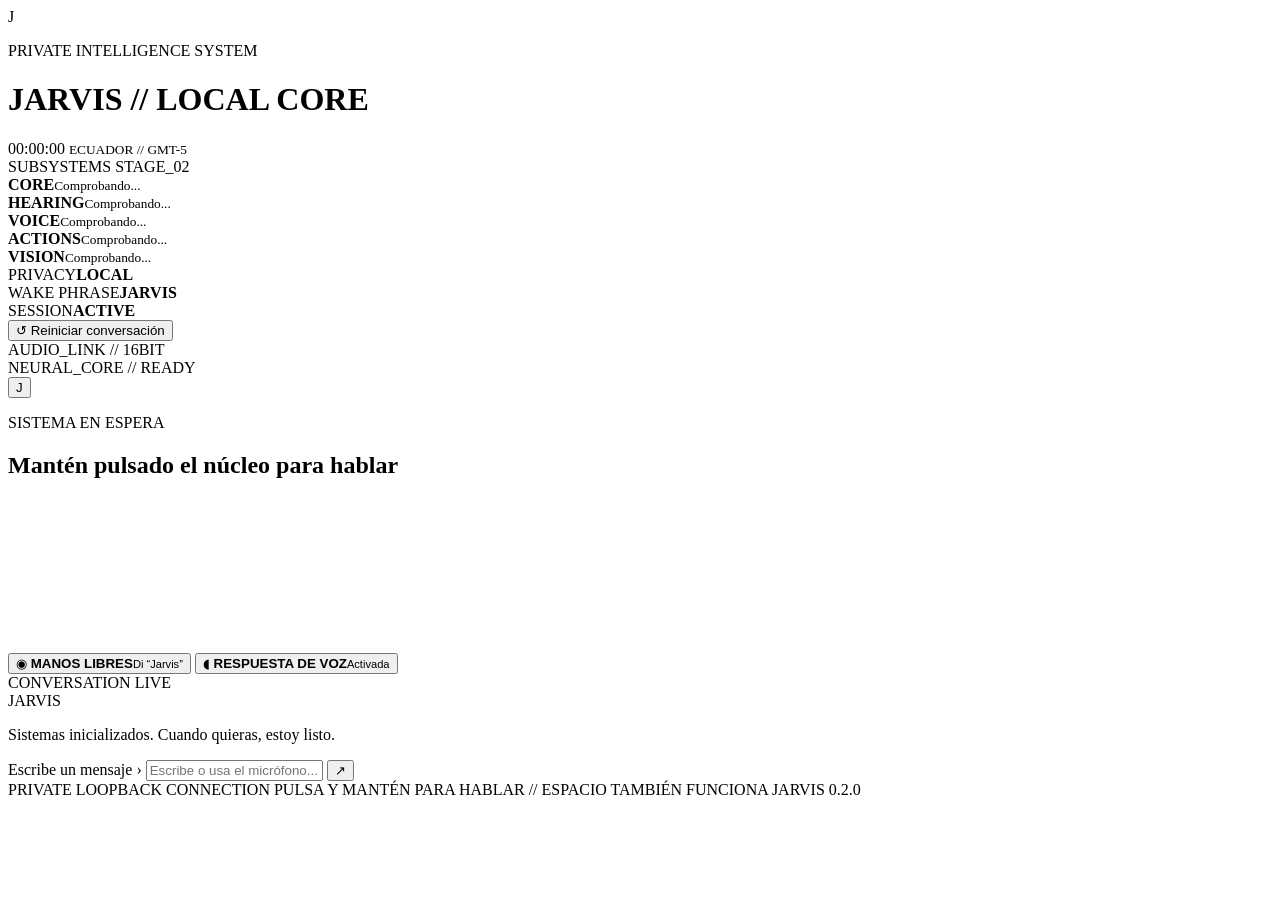
==== src/jarvis/web/index.html @ a8ded3b4 "Etapa 2: Motor de acciones" ====
<!doctype html>
<html lang="es">
  <head>
    <meta charset="UTF-8" />
    <meta name="viewport" content="width=device-width, initial-scale=1.0" />
    <meta name="theme-color" content="#030a12" />
    <meta name="description" content="Interfaz local de Jarvis" />
    <link rel="manifest" href="/manifest.webmanifest" />
    <link rel="icon" href="/static/icon.svg" type="image/svg+xml" />
    <link rel="stylesheet" href="/static/styles.css" />
    <title>JARVIS // Local Core</title>
  </head>
  <body data-state="standby">
    <div class="ambient-grid" aria-hidden="true"></div>
    <div class="scanline" aria-hidden="true"></div>

    <header class="topbar">
      <div class="brand-block">
        <div class="brand-mark" aria-hidden="true"><span>J</span></div>
        <div>
          <p class="eyebrow">PRIVATE INTELLIGENCE SYSTEM</p>
          <h1>JARVIS <span>// LOCAL CORE</span></h1>
        </div>
      </div>
      <div class="system-clock" aria-label="Hora local">
        <span id="clock">00:00:00</span>
        <small>ECUADOR // GMT-5</small>
      </div>
    </header>

    <main class="shell">
      <aside class="status-panel glass-panel" aria-label="Estado de componentes">
        <div class="panel-heading">
          <span>SUBSYSTEMS</span>
          <span class="tiny-code">STAGE_02</span>
        </div>
        <div class="status-list">
          <div class="status-row" id="brainStatus">
            <span class="status-dot"></span>
            <div><strong>CORE</strong><small>Comprobando...</small></div>
          </div>
          <div class="status-row" id="sttStatus">
            <span class="status-dot"></span>
            <div><strong>HEARING</strong><small>Comprobando...</small></div>
          </div>
          <div class="status-row" id="ttsStatus">
            <span class="status-dot"></span>
            <div><strong>VOICE</strong><small>Comprobando...</small></div>
          </div>
          <div class="status-row" id="actionsStatus">
            <span class="status-dot"></span>
            <div><strong>ACTIONS</strong><small>Comprobando...</small></div>
          </div>
          <div class="status-row" id="visionStatus">
            <span class="status-dot"></span>
            <div><strong>VISION</strong><small>Comprobando...</small></div>
          </div>
        </div>

        <div class="telemetry">
          <div><span>PRIVACY</span><strong>LOCAL</strong></div>
          <div><span>WAKE PHRASE</span><strong id="wakeWordLabel">JARVIS</strong></div>
          <div><span>SESSION</span><strong id="sessionLabel">ACTIVE</strong></div>
        </div>

        <button class="ghost-button" id="resetButton" type="button">
          <span aria-hidden="true">↺</span> Reiniciar conversación
        </button>
      </aside>

      <section class="core-stage" aria-label="Interfaz de voz">
        <div class="radar-label radar-label-left" aria-hidden="true">AUDIO_LINK // 16BIT</div>
        <div class="radar-label radar-label-right" aria-hidden="true">NEURAL_CORE // READY</div>

        <button
          class="orb-control"
          id="micButton"
          type="button"
          aria-label="Mantener presionado para hablar"
        >
          <span class="orbit orbit-one"></span>
          <span class="orbit orbit-two"></span>
          <span class="orbit orbit-three"></span>
          <span class="orb-glow"></span>
          <span class="orb-surface">
            <span class="orb-grid"></span>
            <span class="orb-letter">J</span>
          </span>
          <span class="orb-pulse"></span>
        </button>

        <div class="state-copy" aria-live="polite">
          <p id="stateLabel">SISTEMA EN ESPERA</p>
          <h2 id="stateDetail">Mantén pulsado el núcleo para hablar</h2>
        </div>

        <canvas id="waveform" aria-hidden="true"></canvas>

        <div class="voice-controls">
          <button class="control-button" id="handsFreeButton" type="button" aria-pressed="false">
            <span class="control-icon">◉</span>
            <span><strong>MANOS LIBRES</strong><small>Di “Jarvis”</small></span>
          </button>
          <button class="control-button" id="muteButton" type="button" aria-pressed="false">
            <span class="control-icon">◖</span>
            <span><strong>RESPUESTA DE VOZ</strong><small>Activada</small></span>
          </button>
        </div>
      </section>

      <aside class="conversation-panel glass-panel" aria-label="Conversación">
        <div class="panel-heading">
          <span>CONVERSATION</span>
          <span class="live-chip"><i></i> LIVE</span>
        </div>

        <div class="transcript" id="transcript" aria-live="polite">
          <article class="message jarvis-message">
            <span>JARVIS</span>
            <p>Sistemas inicializados. Cuando quieras, estoy listo.</p>
          </article>
        </div>

        <section class="action-confirmation" id="actionConfirmation" hidden>
          <div>
            <span>SECURITY GATE</span>
            <strong id="actionDescription">Acción pendiente</strong>
            <small id="actionRisk">RIESGO MEDIO</small>
          </div>
          <div class="action-buttons">
            <button id="rejectActionButton" type="button">CANCELAR</button>
            <button id="approveActionButton" type="button">CONFIRMAR</button>
          </div>
        </section>

        <form class="text-console" id="textForm">
          <label class="sr-only" for="textInput">Escribe un mensaje</label>
          <span class="prompt">›</span>
          <input
            id="textInput"
            name="message"
            autocomplete="off"
            maxlength="8000"
            placeholder="Escribe o usa el micrófono..."
          />
          <button type="submit" aria-label="Enviar mensaje">↗</button>
        </form>
      </aside>
    </main>

    <footer class="footer-bar">
      <span><i class="online-indicator"></i> PRIVATE LOOPBACK CONNECTION</span>
      <span id="footerHint">PULSA Y MANTÉN PARA HABLAR // ESPACIO TAMBIÉN FUNCIONA</span>
      <span>JARVIS 0.2.0</span>
    </footer>

    <div class="toast" id="toast" role="status"></div>
    <script src="/static/app.js" defer></script>
  </body>
</html>
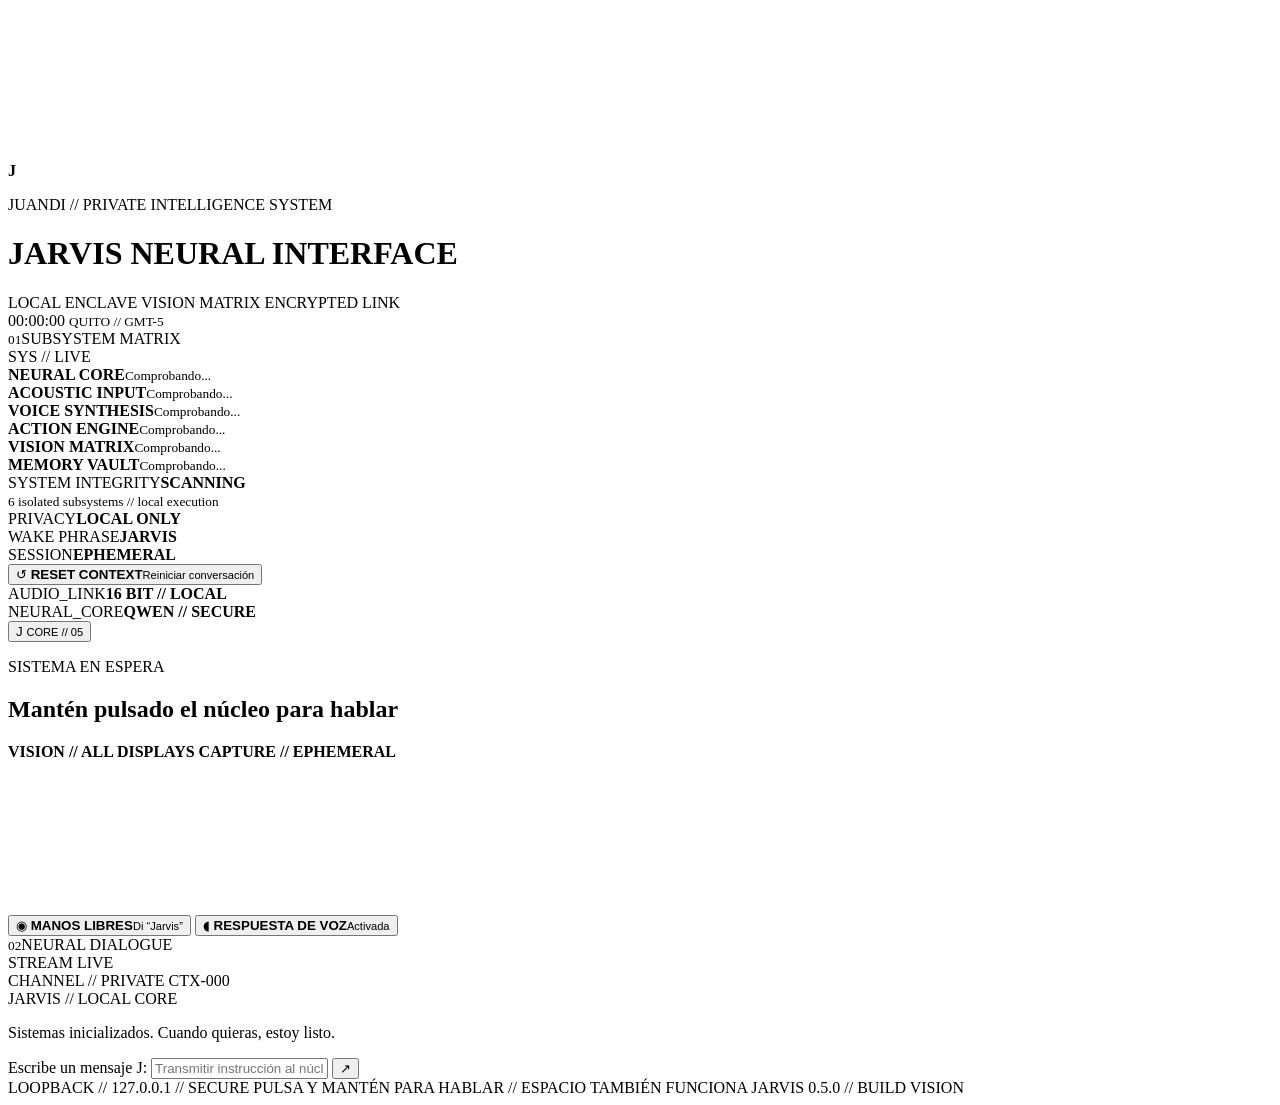
==== commit 960204ff: "Visión multimonitor e interfaz profesional" ====
--- a/src/jarvis/web/index.html
+++ b/src/jarvis/web/index.html
@@ -3,74 +3,119 @@
   <head>
     <meta charset="UTF-8" />
     <meta name="viewport" content="width=device-width, initial-scale=1.0" />
-    <meta name="theme-color" content="#030a12" />
-    <meta name="description" content="Interfaz local de Jarvis" />
+    <meta name="theme-color" content="#02080f" />
+    <meta
+      name="description"
+      content="Interfaz privada del núcleo de inteligencia local Jarvis"
+    />
     <link rel="manifest" href="/manifest.webmanifest" />
     <link rel="icon" href="/static/icon.svg" type="image/svg+xml" />
     <link rel="stylesheet" href="/static/styles.css" />
-    <title>JARVIS // Local Core</title>
+    <title>JARVIS // Neural Interface</title>
   </head>
   <body data-state="standby">
+    <canvas id="neuralField" class="neural-field" aria-hidden="true"></canvas>
     <div class="ambient-grid" aria-hidden="true"></div>
+    <div class="atmosphere" aria-hidden="true"></div>
     <div class="scanline" aria-hidden="true"></div>
+    <div class="viewport-frame" aria-hidden="true">
+      <i></i><i></i><i></i><i></i>
+    </div>
 
     <header class="topbar">
       <div class="brand-block">
-        <div class="brand-mark" aria-hidden="true"><span>J</span></div>
+        <div class="brand-mark" aria-hidden="true">
+          <span class="brand-orbit"></span>
+          <strong>J</strong>
+        </div>
         <div>
-          <p class="eyebrow">PRIVATE INTELLIGENCE SYSTEM</p>
-          <h1>JARVIS <span>// LOCAL CORE</span></h1>
+          <p class="eyebrow">JUANDI // PRIVATE INTELLIGENCE SYSTEM</p>
+          <h1>JARVIS <span>NEURAL INTERFACE</span></h1>
         </div>
       </div>
+
+      <div class="top-telemetry" aria-label="Telemetría del sistema">
+        <span><i></i> LOCAL ENCLAVE</span>
+        <span><i></i> VISION MATRIX</span>
+        <span><i></i> ENCRYPTED LINK</span>
+      </div>
+
       <div class="system-clock" aria-label="Hora local">
         <span id="clock">00:00:00</span>
-        <small>ECUADOR // GMT-5</small>
+        <small id="systemDate">QUITO // GMT-5</small>
       </div>
     </header>
 
     <main class="shell">
       <aside class="status-panel glass-panel" aria-label="Estado de componentes">
+        <span class="panel-corner panel-corner-a" aria-hidden="true"></span>
+        <span class="panel-corner panel-corner-b" aria-hidden="true"></span>
         <div class="panel-heading">
-          <span>SUBSYSTEMS</span>
-          <span class="tiny-code">STAGE_02</span>
-        </div>
+          <div><small>01</small><span>SUBSYSTEM MATRIX</span></div>
+          <span class="tiny-code">SYS // LIVE</span>
+        </div>
+
         <div class="status-list">
           <div class="status-row" id="brainStatus">
             <span class="status-dot"></span>
-            <div><strong>CORE</strong><small>Comprobando...</small></div>
+            <div><strong>NEURAL CORE</strong><small>Comprobando...</small></div>
+            <i class="status-signal"></i>
           </div>
           <div class="status-row" id="sttStatus">
             <span class="status-dot"></span>
-            <div><strong>HEARING</strong><small>Comprobando...</small></div>
+            <div><strong>ACOUSTIC INPUT</strong><small>Comprobando...</small></div>
+            <i class="status-signal"></i>
           </div>
           <div class="status-row" id="ttsStatus">
             <span class="status-dot"></span>
-            <div><strong>VOICE</strong><small>Comprobando...</small></div>
+            <div><strong>VOICE SYNTHESIS</strong><small>Comprobando...</small></div>
+            <i class="status-signal"></i>
           </div>
           <div class="status-row" id="actionsStatus">
             <span class="status-dot"></span>
-            <div><strong>ACTIONS</strong><small>Comprobando...</small></div>
+            <div><strong>ACTION ENGINE</strong><small>Comprobando...</small></div>
+            <i class="status-signal"></i>
           </div>
           <div class="status-row" id="visionStatus">
             <span class="status-dot"></span>
-            <div><strong>VISION</strong><small>Comprobando...</small></div>
-          </div>
+            <div><strong>VISION MATRIX</strong><small>Comprobando...</small></div>
+            <i class="status-signal"></i>
+          </div>
+          <div class="status-row" id="memoryStatus">
+            <span class="status-dot"></span>
+            <div><strong>MEMORY VAULT</strong><small>Comprobando...</small></div>
+            <i class="status-signal"></i>
+          </div>
+        </div>
+
+        <div class="integrity-block">
+          <div><span>SYSTEM INTEGRITY</span><strong id="coreLoad">SCANNING</strong></div>
+          <div class="integrity-track"><i></i></div>
+          <small>6 isolated subsystems // local execution</small>
         </div>
 
         <div class="telemetry">
-          <div><span>PRIVACY</span><strong>LOCAL</strong></div>
+          <div><span>PRIVACY</span><strong>LOCAL ONLY</strong></div>
           <div><span>WAKE PHRASE</span><strong id="wakeWordLabel">JARVIS</strong></div>
-          <div><span>SESSION</span><strong id="sessionLabel">ACTIVE</strong></div>
+          <div><span>SESSION</span><strong id="sessionLabel">EPHEMERAL</strong></div>
         </div>
 
         <button class="ghost-button" id="resetButton" type="button">
-          <span aria-hidden="true">↺</span> Reiniciar conversación
+          <span aria-hidden="true">↺</span>
+          <span><strong>RESET CONTEXT</strong><small>Reiniciar conversación</small></span>
         </button>
       </aside>
 
       <section class="core-stage" aria-label="Interfaz de voz">
-        <div class="radar-label radar-label-left" aria-hidden="true">AUDIO_LINK // 16BIT</div>
-        <div class="radar-label radar-label-right" aria-hidden="true">NEURAL_CORE // READY</div>
+        <div class="stage-telemetry stage-telemetry-left" aria-hidden="true">
+          <span>AUDIO_LINK</span><strong>16 BIT // LOCAL</strong>
+        </div>
+        <div class="stage-telemetry stage-telemetry-right" aria-hidden="true">
+          <span>NEURAL_CORE</span><strong>QWEN // SECURE</strong>
+        </div>
+
+        <div class="core-coordinate core-coordinate-x" aria-hidden="true"></div>
+        <div class="core-coordinate core-coordinate-y" aria-hidden="true"></div>
 
         <button
           class="orb-control"
@@ -78,13 +123,21 @@
           type="button"
           aria-label="Mantener presionado para hablar"
         >
-          <span class="orbit orbit-one"></span>
-          <span class="orbit orbit-two"></span>
-          <span class="orbit orbit-three"></span>
+          <span class="orb-halo"></span>
+          <span class="tick-ring"></span>
+          <span class="orbit orbit-one"><i></i></span>
+          <span class="orbit orbit-two"><i></i></span>
+          <span class="orbit orbit-three"><i></i></span>
+          <span class="orbit orbit-four"><i></i></span>
+          <span class="arc arc-a"></span>
+          <span class="arc arc-b"></span>
+          <span class="arc arc-c"></span>
           <span class="orb-glow"></span>
           <span class="orb-surface">
             <span class="orb-grid"></span>
+            <span class="core-reticle"></span>
             <span class="orb-letter">J</span>
+            <small>CORE // 05</small>
           </span>
           <span class="orb-pulse"></span>
         </button>
@@ -92,6 +145,11 @@
         <div class="state-copy" aria-live="polite">
           <p id="stateLabel">SISTEMA EN ESPERA</p>
           <h2 id="stateDetail">Mantén pulsado el núcleo para hablar</h2>
+        </div>
+
+        <div class="focus-strip" aria-label="Foco visual y privacidad">
+          <span><i class="focus-eye"></i><strong id="monitorFocus">VISION // ALL DISPLAYS</strong></span>
+          <span><i class="secure-lock"></i><strong>CAPTURE // EPHEMERAL</strong></span>
         </div>
 
         <canvas id="waveform" aria-hidden="true"></canvas>
@@ -100,34 +158,44 @@
           <button class="control-button" id="handsFreeButton" type="button" aria-pressed="false">
             <span class="control-icon">◉</span>
             <span><strong>MANOS LIBRES</strong><small>Di “Jarvis”</small></span>
+            <i></i>
           </button>
           <button class="control-button" id="muteButton" type="button" aria-pressed="false">
             <span class="control-icon">◖</span>
             <span><strong>RESPUESTA DE VOZ</strong><small>Activada</small></span>
+            <i></i>
           </button>
         </div>
       </section>
 
       <aside class="conversation-panel glass-panel" aria-label="Conversación">
+        <span class="panel-corner panel-corner-a" aria-hidden="true"></span>
+        <span class="panel-corner panel-corner-b" aria-hidden="true"></span>
         <div class="panel-heading">
-          <span>CONVERSATION</span>
-          <span class="live-chip"><i></i> LIVE</span>
+          <div><small>02</small><span>NEURAL DIALOGUE</span></div>
+          <span class="live-chip"><i></i> STREAM LIVE</span>
+        </div>
+
+        <div class="conversation-meta" aria-hidden="true">
+          <span>CHANNEL // PRIVATE</span>
+          <span id="activityCode">CTX-000</span>
         </div>
 
         <div class="transcript" id="transcript" aria-live="polite">
           <article class="message jarvis-message">
-            <span>JARVIS</span>
+            <span>JARVIS // LOCAL CORE</span>
             <p>Sistemas inicializados. Cuando quieras, estoy listo.</p>
           </article>
         </div>
 
         <section class="action-confirmation" id="actionConfirmation" hidden>
           <div>
-            <span>SECURITY GATE</span>
+            <span>SECURITY GATE // AUTH REQUIRED</span>
             <strong id="actionDescription">Acción pendiente</strong>
             <small id="actionRisk">RIESGO MEDIO</small>
           </div>
           <div class="action-buttons">
+            <div class="dialog-choice-buttons" id="dialogChoiceButtons" hidden></div>
             <button id="rejectActionButton" type="button">CANCELAR</button>
             <button id="approveActionButton" type="button">CONFIRMAR</button>
           </div>
@@ -135,13 +203,13 @@
 
         <form class="text-console" id="textForm">
           <label class="sr-only" for="textInput">Escribe un mensaje</label>
-          <span class="prompt">›</span>
+          <span class="prompt">J:</span>
           <input
             id="textInput"
             name="message"
             autocomplete="off"
             maxlength="8000"
-            placeholder="Escribe o usa el micrófono..."
+            placeholder="Transmitir instrucción al núcleo..."
           />
           <button type="submit" aria-label="Enviar mensaje">↗</button>
         </form>
@@ -149,9 +217,9 @@
     </main>
 
     <footer class="footer-bar">
-      <span><i class="online-indicator"></i> PRIVATE LOOPBACK CONNECTION</span>
+      <span><i class="online-indicator"></i> LOOPBACK // 127.0.0.1 // SECURE</span>
       <span id="footerHint">PULSA Y MANTÉN PARA HABLAR // ESPACIO TAMBIÉN FUNCIONA</span>
-      <span>JARVIS 0.2.0</span>
+      <span>JARVIS 0.5.0 // BUILD VISION</span>
     </footer>
 
     <div class="toast" id="toast" role="status"></div>
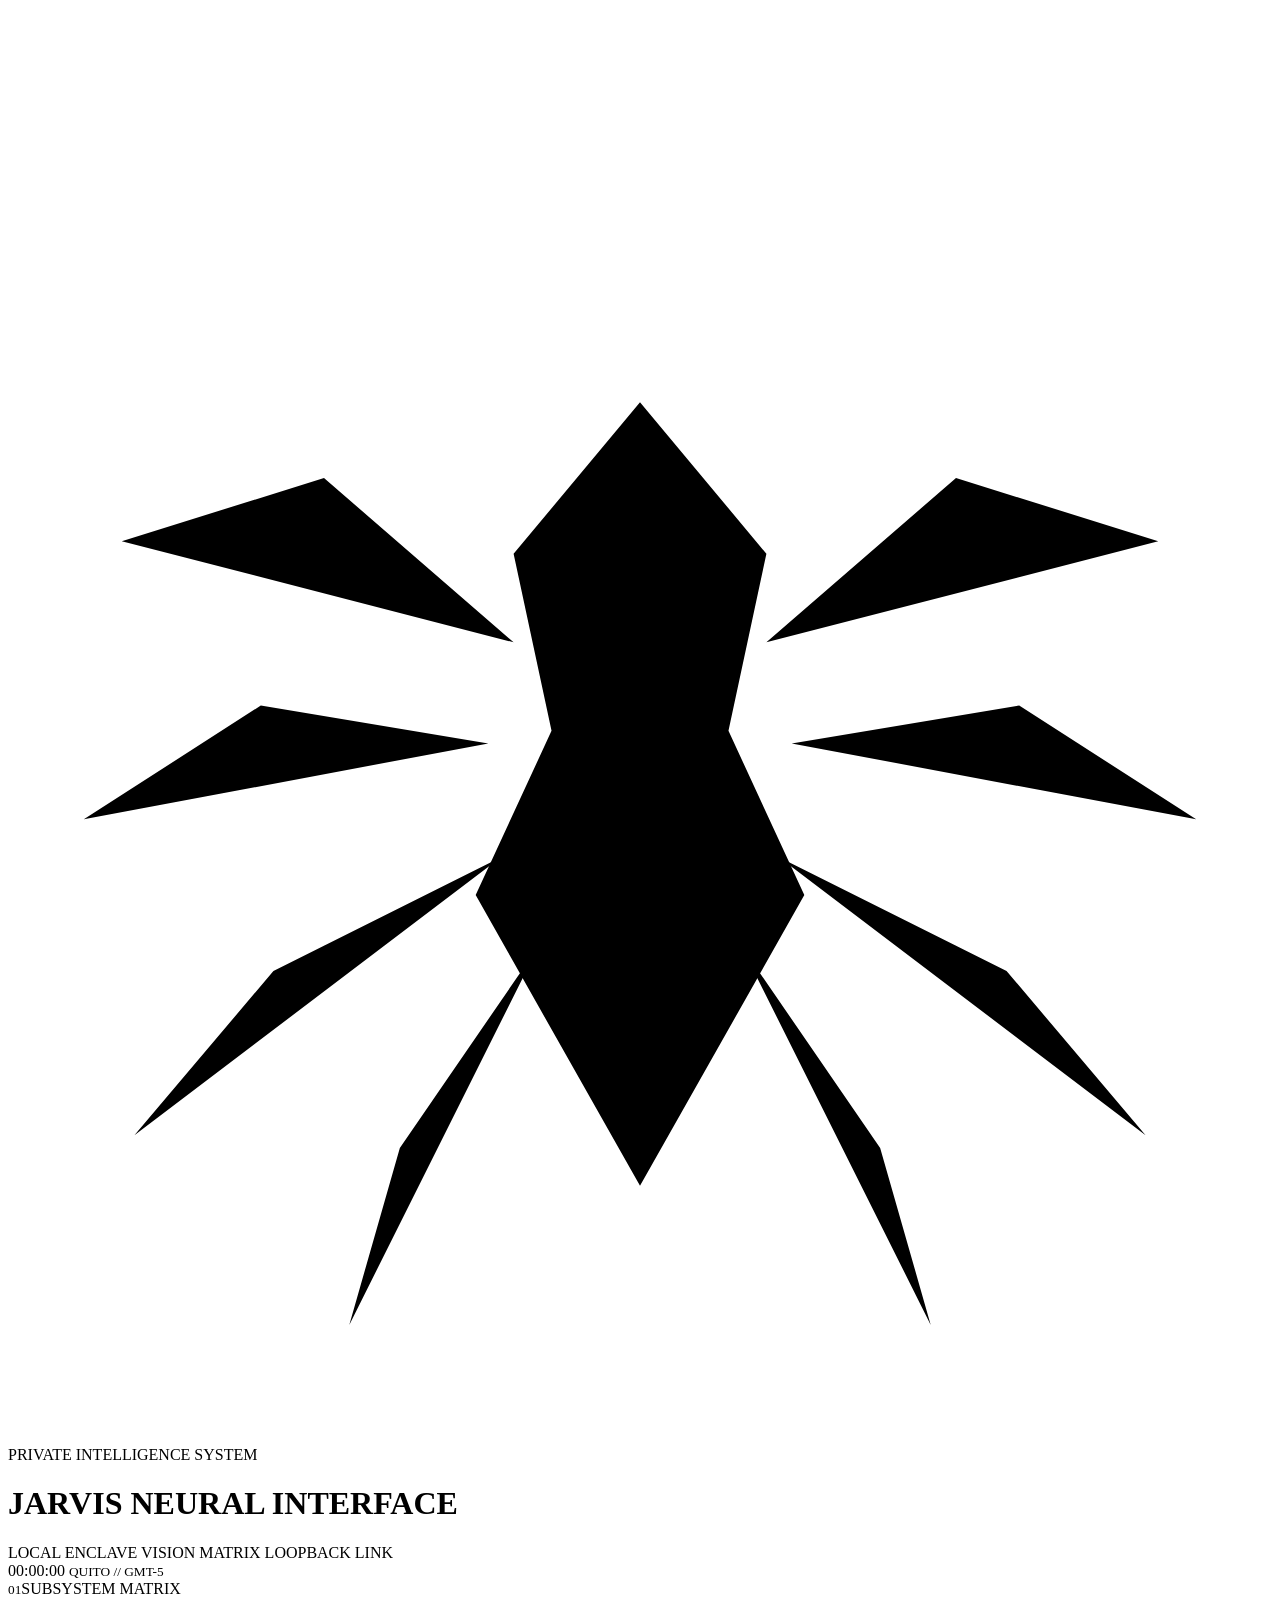
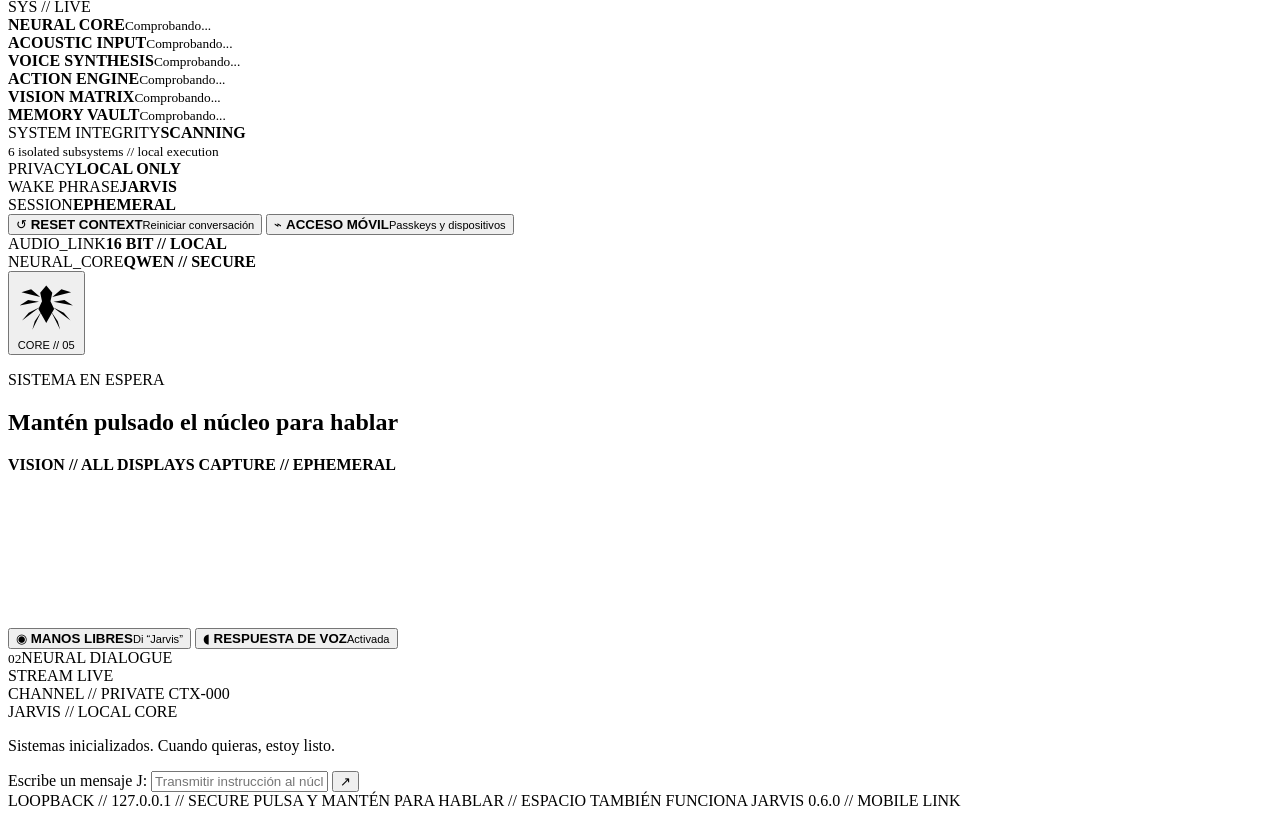
==== commit 56c0f6d4: "Jarvis 0.6: acceso móvil, visión y memoria segura" ====
--- a/src/jarvis/web/index.html
+++ b/src/jarvis/web/index.html
@@ -3,14 +3,14 @@
   <head>
     <meta charset="UTF-8" />
     <meta name="viewport" content="width=device-width, initial-scale=1.0" />
-    <meta name="theme-color" content="#02080f" />
+    <meta name="theme-color" content="#100309" />
     <meta
       name="description"
       content="Interfaz privada del núcleo de inteligencia local Jarvis"
     />
-    <link rel="manifest" href="/manifest.webmanifest" />
-    <link rel="icon" href="/static/icon.svg" type="image/svg+xml" />
-    <link rel="stylesheet" href="/static/styles.css" />
+    <link rel="manifest" href="/manifest.webmanifest?v=spider-v3" />
+    <link rel="icon" href="/static/icon.svg?v=spider-v3" type="image/svg+xml" />
+    <link rel="stylesheet" href="/static/styles.css?v=spider-v3" />
     <title>JARVIS // Neural Interface</title>
   </head>
   <body data-state="standby">
@@ -26,10 +26,14 @@
       <div class="brand-block">
         <div class="brand-mark" aria-hidden="true">
           <span class="brand-orbit"></span>
-          <strong>J</strong>
+          <svg class="spider-mark spider-mark-small" viewBox="0 0 100 100">
+            <path class="spider-legs" d="M40 38 25 25 9 30M38 46 20 43 6 52M39 55 21 64 10 77M42 62 31 78 27 92M60 38 75 25 91 30M62 46 80 43 94 52M61 55 79 64 90 77M58 62 69 78 73 92" />
+            <path class="spider-body" d="M50 19 60 31 57 45 63 58 50 81 37 58 43 45 40 31Z" />
+            <circle class="spider-node" cx="50" cy="32" r="5" />
+          </svg>
         </div>
         <div>
-          <p class="eyebrow">JUANDI // PRIVATE INTELLIGENCE SYSTEM</p>
+          <p class="eyebrow">PRIVATE INTELLIGENCE SYSTEM</p>
           <h1>JARVIS <span>NEURAL INTERFACE</span></h1>
         </div>
       </div>
@@ -37,7 +41,7 @@
       <div class="top-telemetry" aria-label="Telemetría del sistema">
         <span><i></i> LOCAL ENCLAVE</span>
         <span><i></i> VISION MATRIX</span>
-        <span><i></i> ENCRYPTED LINK</span>
+        <span id="remoteLinkChip"><i></i> LOOPBACK LINK</span>
       </div>
 
       <div class="system-clock" aria-label="Hora local">
@@ -103,6 +107,10 @@
         <button class="ghost-button" id="resetButton" type="button">
           <span aria-hidden="true">↺</span>
           <span><strong>RESET CONTEXT</strong><small>Reiniciar conversación</small></span>
+        </button>
+        <button class="ghost-button" id="mobileAccessButton" type="button">
+          <span aria-hidden="true">⌁</span>
+          <span><strong>ACCESO MÓVIL</strong><small>Passkeys y dispositivos</small></span>
         </button>
       </aside>
 
@@ -136,7 +144,11 @@
           <span class="orb-surface">
             <span class="orb-grid"></span>
             <span class="core-reticle"></span>
-            <span class="orb-letter">J</span>
+            <svg class="spider-mark orb-spider" viewBox="0 0 100 100" aria-hidden="true">
+              <path class="spider-legs" d="M40 38 25 25 9 30M38 46 20 43 6 52M39 55 21 64 10 77M42 62 31 78 27 92M60 38 75 25 91 30M62 46 80 43 94 52M61 55 79 64 90 77M58 62 69 78 73 92" />
+              <path class="spider-body" d="M50 19 60 31 57 45 63 58 50 81 37 58 43 45 40 31Z" />
+              <circle class="spider-node" cx="50" cy="32" r="5" />
+            </svg>
             <small>CORE // 05</small>
           </span>
           <span class="orb-pulse"></span>
@@ -217,12 +229,99 @@
     </main>
 
     <footer class="footer-bar">
-      <span><i class="online-indicator"></i> LOOPBACK // 127.0.0.1 // SECURE</span>
+      <span id="networkMode"><i class="online-indicator"></i> LOOPBACK // 127.0.0.1 // SECURE</span>
       <span id="footerHint">PULSA Y MANTÉN PARA HABLAR // ESPACIO TAMBIÉN FUNCIONA</span>
-      <span>JARVIS 0.5.0 // BUILD VISION</span>
+      <span>JARVIS 0.6.0 // MOBILE LINK</span>
     </footer>
 
+    <button class="emergency-stop" id="emergencyStopButton" type="button" hidden>
+      <span aria-hidden="true">■</span>
+      <span><strong>DETENER JARVIS</strong><small>Voz y acciones pendientes</small></span>
+    </button>
+
+    <dialog class="remote-dialog" id="mobileAccessDialog">
+      <div class="remote-dialog-shell">
+        <div class="remote-dialog-heading">
+          <div>
+            <small>SECURE TAILNET CHANNEL</small>
+            <h2>Acceso móvil</h2>
+          </div>
+          <button id="closeMobileAccessButton" type="button" aria-label="Cerrar">×</button>
+        </div>
+        <div class="remote-dialog-body">
+          <div class="remote-summary">
+            <span id="remoteAdminState">COMPROBANDO</span>
+            <p id="remoteAdminDescription">Verificando el enlace privado de Jarvis.</p>
+            <a id="remoteOriginLink" href="#" target="_blank" rel="noreferrer" hidden></a>
+          </div>
+          <button class="primary-remote-button" id="createPairingButton" type="button">
+            GENERAR CÓDIGO DE EMPAREJAMIENTO
+          </button>
+          <div class="pairing-code" id="pairingCodePanel" hidden>
+            <small>CÓDIGO DE UN SOLO USO</small>
+            <strong id="pairingCode">0000-0000</strong>
+            <span id="pairingExpiry">EXPIRA EN 05:00</span>
+          </div>
+          <section class="device-vault">
+            <div>
+              <small>DEVICE VAULT</small>
+              <strong>Dispositivos autorizados</strong>
+            </div>
+            <div id="remoteDeviceList" class="remote-device-list"></div>
+          </section>
+        </div>
+      </div>
+    </dialog>
+
+    <section class="remote-gate" id="remoteGate" hidden aria-labelledby="remoteGateTitle">
+      <div class="remote-gate-card">
+        <span class="remote-gate-orbit" aria-hidden="true"></span>
+        <small>JARVIS // TWO-FACTOR DEVICE LINK</small>
+        <h2 id="remoteGateTitle">Verifica este dispositivo</h2>
+        <p id="remoteIdentityLabel">Conexión privada detectada.</p>
+
+        <div id="remoteAuthenticationPanel" hidden>
+          <p>Usa la passkey guardada en este teléfono para abrir la consola.</p>
+          <button class="primary-remote-button" id="authenticateRemoteButton" type="button">
+            DESBLOQUEAR CON BIOMETRÍA
+          </button>
+          <button class="text-remote-button" id="showPairingPanelButton" type="button">
+            Emparejar como dispositivo nuevo
+          </button>
+        </div>
+
+        <form id="remotePairingForm" class="remote-pairing-form">
+          <label>
+            <span>NOMBRE DEL DISPOSITIVO</span>
+            <input id="remoteDeviceLabel" maxlength="80" value="Mi teléfono" autocomplete="off" />
+          </label>
+          <label>
+            <span>CÓDIGO MOSTRADO EN EL PC</span>
+            <input
+              id="remotePairingCode"
+              inputmode="numeric"
+              maxlength="9"
+              placeholder="0000-0000"
+              autocomplete="one-time-code"
+              required
+            />
+          </label>
+          <button class="primary-remote-button" type="submit">CREAR PASSKEY Y EMPAREJAR</button>
+          <button class="text-remote-button" id="showAuthenticationPanelButton" type="button" hidden>
+            Volver a usar mi passkey
+          </button>
+        </form>
+
+        <p class="remote-gate-error" id="remoteGateError" role="alert"></p>
+        <div class="remote-security-note">
+          <i></i>
+          <span>Tailscale autentica tu red y la passkey confirma este dispositivo. Jarvis nunca recibe
+            tu huella, rostro o PIN.</span>
+        </div>
+      </div>
+    </section>
+
     <div class="toast" id="toast" role="status"></div>
-    <script src="/static/app.js" defer></script>
+    <script src="/static/app.js?v=spider-v3" defer></script>
   </body>
 </html>
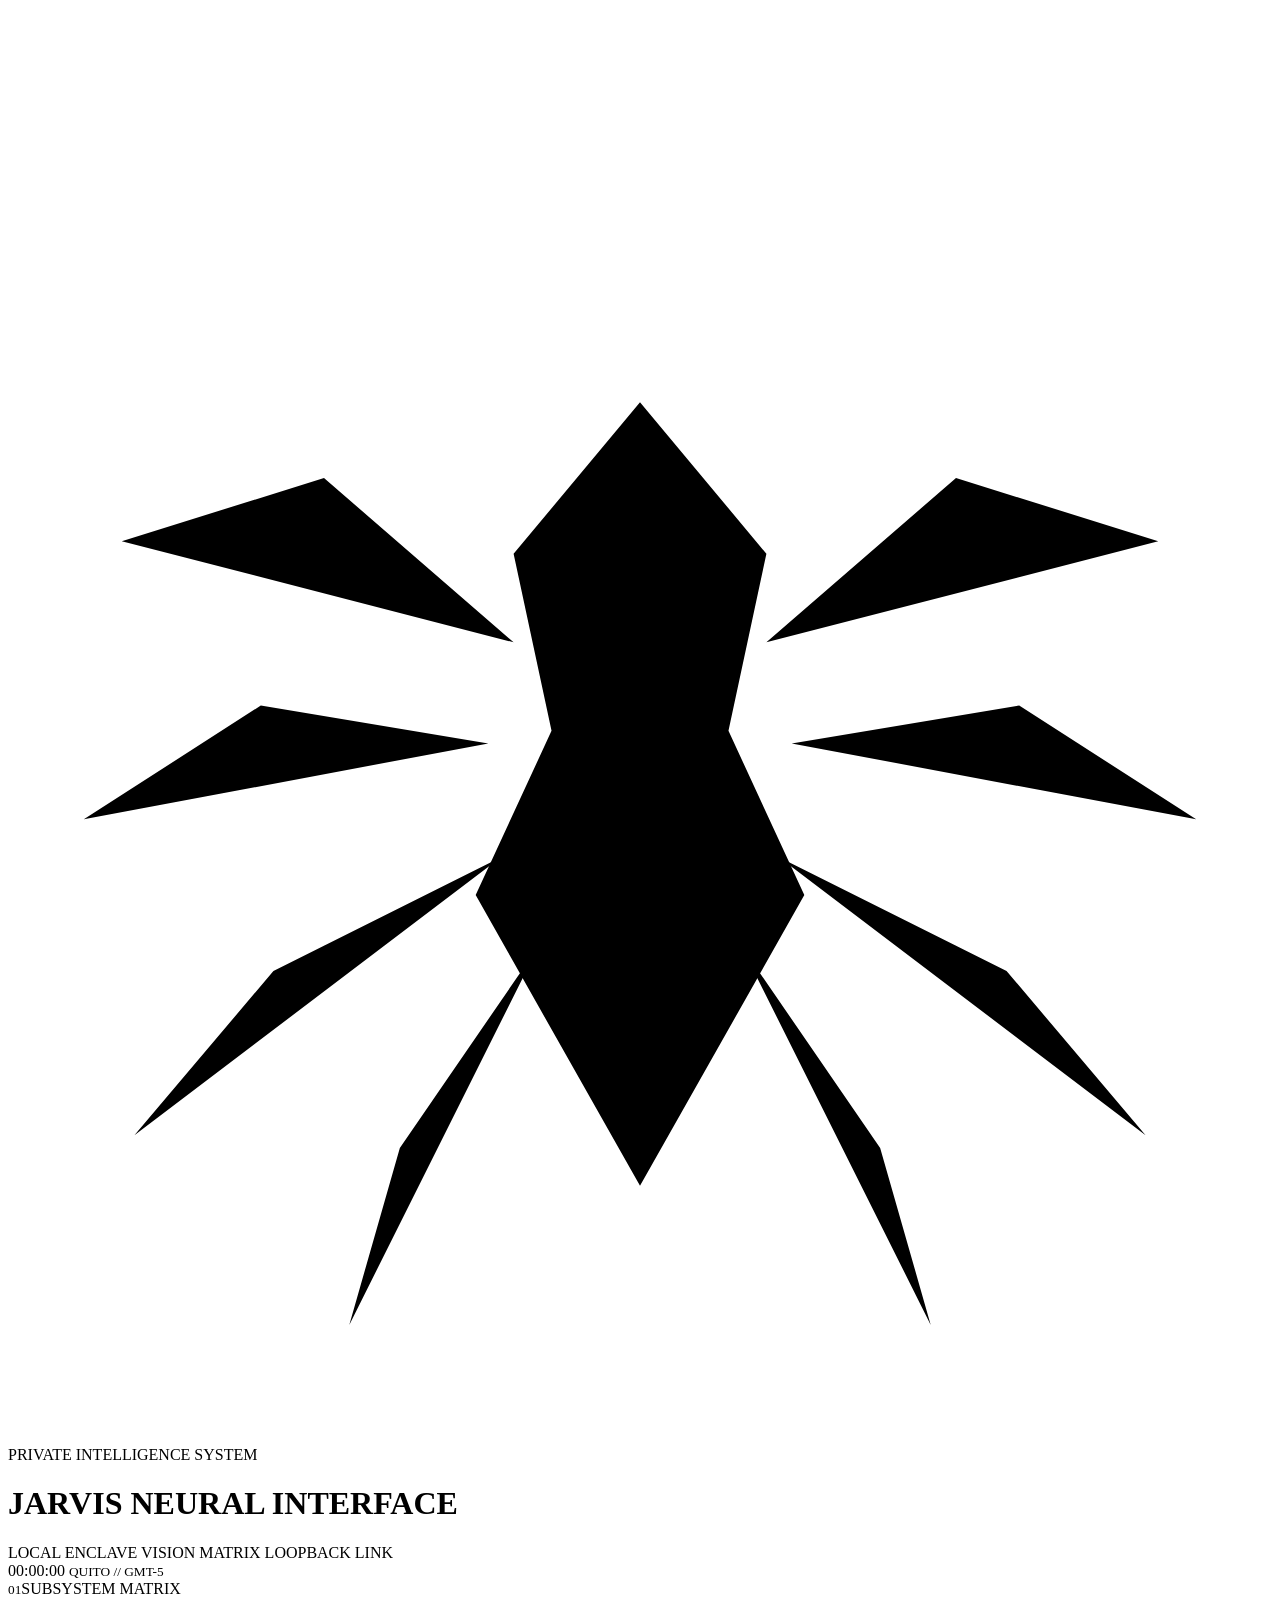
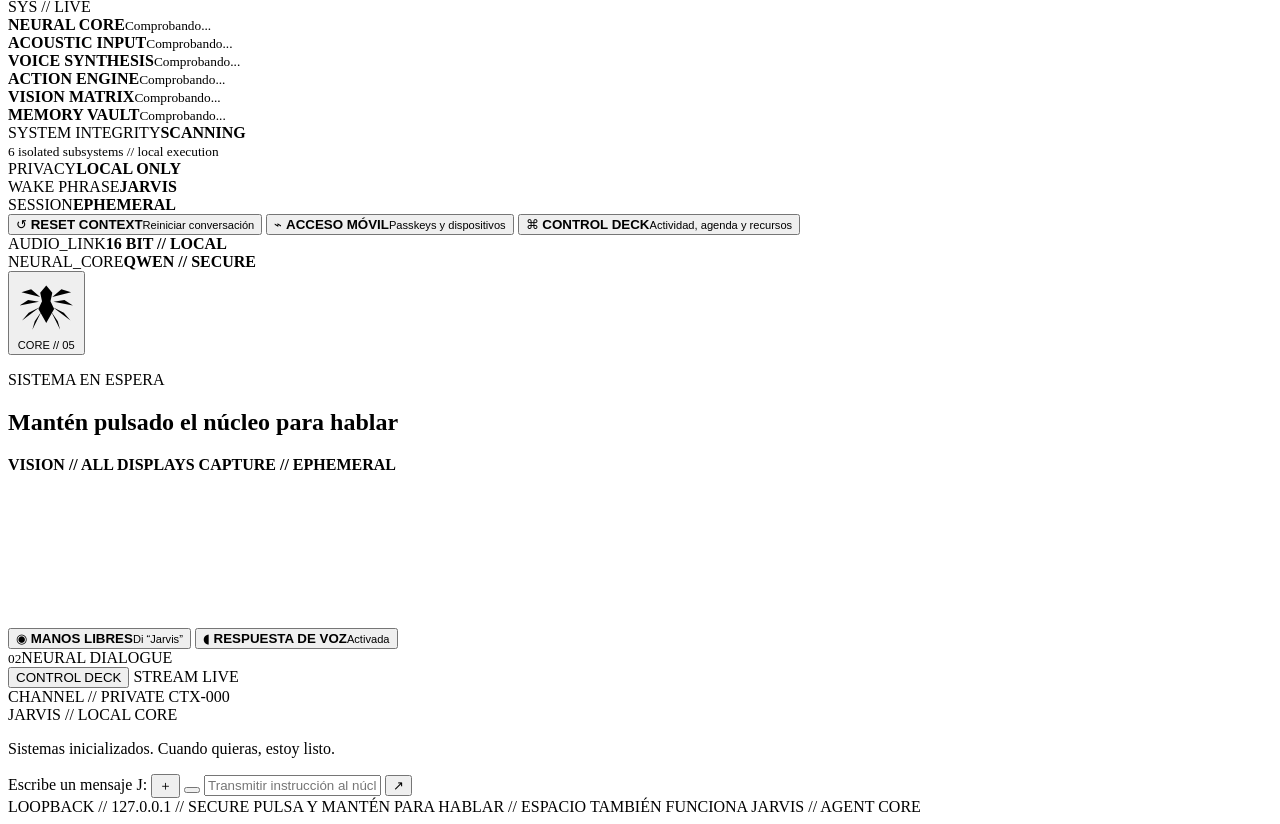
==== commit 19ddb678: "Jarvis 0.9: agente local, capacidades y estabilidad" ====
--- a/src/jarvis/web/index.html
+++ b/src/jarvis/web/index.html
@@ -8,9 +8,9 @@
       name="description"
       content="Interfaz privada del núcleo de inteligencia local Jarvis"
     />
-    <link rel="manifest" href="/manifest.webmanifest?v=spider-v3" />
-    <link rel="icon" href="/static/icon.svg?v=spider-v3" type="image/svg+xml" />
-    <link rel="stylesheet" href="/static/styles.css?v=spider-v3" />
+    <link rel="manifest" href="/manifest.webmanifest?v=agent-v8" />
+    <link rel="icon" href="/static/icon.svg?v=agent-v8" type="image/svg+xml" />
+    <link rel="stylesheet" href="/static/styles.css?v=agent-v8" />
     <title>JARVIS // Neural Interface</title>
   </head>
   <body data-state="standby">
@@ -111,6 +111,10 @@
         <button class="ghost-button" id="mobileAccessButton" type="button">
           <span aria-hidden="true">⌁</span>
           <span><strong>ACCESO MÓVIL</strong><small>Passkeys y dispositivos</small></span>
+        </button>
+        <button class="ghost-button" id="controlDeckButton" type="button">
+          <span aria-hidden="true">⌘</span>
+          <span><strong>CONTROL DECK</strong><small>Actividad, agenda y recursos</small></span>
         </button>
       </aside>
 
@@ -185,7 +189,12 @@
         <span class="panel-corner panel-corner-b" aria-hidden="true"></span>
         <div class="panel-heading">
           <div><small>02</small><span>NEURAL DIALOGUE</span></div>
-          <span class="live-chip"><i></i> STREAM LIVE</span>
+          <div class="panel-heading-tools">
+            <button class="deck-open-button" id="controlDeckCompactButton" type="button">
+              CONTROL DECK
+            </button>
+            <span class="live-chip"><i></i> STREAM LIVE</span>
+          </div>
         </div>
 
         <div class="conversation-meta" aria-hidden="true">
@@ -200,7 +209,15 @@
           </article>
         </div>
 
-        <section class="action-confirmation" id="actionConfirmation" hidden>
+        <section
+          class="action-confirmation"
+          id="actionConfirmation"
+          role="region"
+          aria-live="assertive"
+          aria-labelledby="actionDescription"
+          aria-describedby="actionRisk"
+          hidden
+        >
           <div>
             <span>SECURITY GATE // AUTH REQUIRED</span>
             <strong id="actionDescription">Acción pendiente</strong>
@@ -210,12 +227,45 @@
             <div class="dialog-choice-buttons" id="dialogChoiceButtons" hidden></div>
             <button id="rejectActionButton" type="button">CANCELAR</button>
             <button id="approveActionButton" type="button">CONFIRMAR</button>
+            <button
+              id="rememberActionButton"
+              type="button"
+              title="Confirmar ahora y recordar este permiso durante 30 días en este contexto"
+              hidden
+            >CONFIRMAR 30 DÍAS</button>
           </div>
         </section>
+
+        <div class="attachment-tray" id="attachmentTray" hidden aria-label="Archivos adjuntos"></div>
 
         <form class="text-console" id="textForm">
           <label class="sr-only" for="textInput">Escribe un mensaje</label>
           <span class="prompt">J:</span>
+          <button
+            class="composer-tool"
+            id="attachmentButton"
+            type="button"
+            aria-label="Adjuntar un archivo"
+            title="Adjuntar archivo"
+          >
+            <span aria-hidden="true">＋</span>
+          </button>
+          <button
+            class="composer-tool"
+            id="cameraButton"
+            type="button"
+            aria-label="Abrir la cámara"
+            title="Abrir cámara"
+          >
+            <span class="camera-glyph" aria-hidden="true"></span>
+          </button>
+          <input
+            id="attachmentInput"
+            type="file"
+            multiple
+            hidden
+            accept=".pdf,.txt,.md,.csv,.json,.xml,.png,.jpg,.jpeg,.webp"
+          />
           <input
             id="textInput"
             name="message"
@@ -231,7 +281,7 @@
     <footer class="footer-bar">
       <span id="networkMode"><i class="online-indicator"></i> LOOPBACK // 127.0.0.1 // SECURE</span>
       <span id="footerHint">PULSA Y MANTÉN PARA HABLAR // ESPACIO TAMBIÉN FUNCIONA</span>
-      <span>JARVIS 0.6.0 // MOBILE LINK</span>
+      <span id="interfaceVersion">JARVIS // AGENT CORE</span>
     </footer>
 
     <button class="emergency-stop" id="emergencyStopButton" type="button" hidden>
@@ -273,12 +323,223 @@
       </div>
     </dialog>
 
+    <dialog class="remote-dialog control-deck-dialog" id="controlDeckDialog">
+      <div class="remote-dialog-shell control-deck-shell">
+        <div class="remote-dialog-heading control-deck-heading">
+          <div>
+            <small>PRIVATE OPERATIONS CONSOLE</small>
+            <h2>Control Deck</h2>
+          </div>
+          <div class="control-deck-heading-status">
+            <span id="controlDeckSummary">SINCRONIZANDO</span>
+            <button id="closeControlDeckButton" type="button" aria-label="Cerrar">×</button>
+          </div>
+        </div>
+
+        <nav class="deck-tabs" role="tablist" aria-label="Módulos de Control Deck">
+          <button
+            class="deck-tab active"
+            id="deckTabActivity"
+            type="button"
+            role="tab"
+            aria-selected="true"
+            aria-controls="deckActivity"
+            data-deck-tab="activity"
+          >
+            ACTIVIDAD
+          </button>
+          <button
+            class="deck-tab"
+            id="deckTabAgenda"
+            type="button"
+            role="tab"
+            aria-selected="false"
+            aria-controls="deckAgenda"
+            data-deck-tab="agenda"
+          >
+            AGENDA
+          </button>
+          <button
+            class="deck-tab"
+            id="deckTabFiles"
+            type="button"
+            role="tab"
+            aria-selected="false"
+            aria-controls="deckFiles"
+            data-deck-tab="files"
+          >
+            ARCHIVOS
+          </button>
+          <button
+            class="deck-tab"
+            id="deckTabSystem"
+            type="button"
+            role="tab"
+            aria-selected="false"
+            aria-controls="deckSystem"
+            data-deck-tab="system"
+          >
+            SISTEMA
+          </button>
+        </nav>
+
+        <div class="control-deck-body">
+          <section
+            class="deck-panel"
+            id="deckActivity"
+            role="tabpanel"
+            aria-labelledby="deckTabActivity"
+            data-deck-panel="activity"
+          >
+            <div class="deck-section-heading">
+              <div><small>TRACE VAULT</small><strong>Actividad reciente</strong></div>
+              <button class="deck-refresh-button" type="button" data-deck-refresh="activity">ACTUALIZAR</button>
+            </div>
+            <div class="deck-module" id="traceList" aria-live="polite"></div>
+          </section>
+
+          <section
+            class="deck-panel"
+            id="deckAgenda"
+            role="tabpanel"
+            aria-labelledby="deckTabAgenda"
+            data-deck-panel="agenda"
+            hidden
+          >
+            <div class="deck-section-heading">
+              <div><small>PERSONAL OPERATIONS</small><strong>Agenda y Appa</strong></div>
+              <button class="deck-refresh-button" type="button" data-deck-refresh="agenda">ACTUALIZAR</button>
+            </div>
+            <form class="reminder-form" id="reminderForm">
+              <label>
+                <span>RECORDATORIO</span>
+                <input id="reminderTitle" maxlength="240" placeholder="¿Qué debo recordarte?" required />
+              </label>
+              <label>
+                <span>FECHA Y HORA</span>
+                <input id="reminderDue" type="datetime-local" required />
+              </label>
+              <label>
+                <span>REPETICIÓN</span>
+                <select id="reminderRecurrence">
+                  <option value="">UNA VEZ</option>
+                  <option value="daily">DIARIO</option>
+                  <option value="weekly">SEMANAL</option>
+                  <option value="monthly">MENSUAL</option>
+                </select>
+              </label>
+              <button class="deck-primary-button" type="submit">CREAR RECORDATORIO</button>
+            </form>
+            <div class="deck-split-grid">
+              <section class="deck-card-group">
+                <div class="deck-subheading"><span>AGENDA LOCAL</span><small id="reminderCount">—</small></div>
+                <div class="deck-module" id="reminderList" aria-live="polite"></div>
+              </section>
+              <section class="deck-card-group">
+                <div class="deck-subheading"><span>CONECTORES</span><small>APPA + SERVICES</small></div>
+                <div class="deck-module" id="connectorList"></div>
+              </section>
+            </div>
+          </section>
+
+          <section
+            class="deck-panel"
+            id="deckFiles"
+            role="tabpanel"
+            aria-labelledby="deckTabFiles"
+            data-deck-panel="files"
+            hidden
+          >
+            <div class="deck-section-heading">
+              <div><small>LOCAL KNOWLEDGE</small><strong>Archivos y percepción</strong></div>
+              <div class="deck-heading-actions">
+                <button class="deck-refresh-button" id="deckAttachButton" type="button">ADJUNTAR</button>
+                <button class="deck-refresh-button" id="deckCameraButton" type="button">CÁMARA</button>
+                <button class="deck-refresh-button" type="button" data-deck-refresh="files">ACTUALIZAR</button>
+              </div>
+            </div>
+
+            <section class="camera-panel" id="cameraPanel" hidden>
+              <div class="camera-live-chip"><i></i> CAPTURA EXPLÍCITA // NO SE GUARDA AUTOMÁTICAMENTE</div>
+              <div class="camera-viewport">
+                <video id="cameraPreview" autoplay muted playsinline></video>
+                <canvas id="cameraCanvas" hidden></canvas>
+                <div class="camera-placeholder" id="cameraPlaceholder">Preparando cámara segura…</div>
+              </div>
+              <p class="camera-status" id="cameraStatus" role="status"></p>
+              <div class="camera-actions">
+                <button class="deck-primary-button" id="captureCameraButton" type="button">CAPTURAR Y ADJUNTAR</button>
+                <button class="deck-secondary-button" id="stopCameraButton" type="button">CERRAR CÁMARA</button>
+              </div>
+            </section>
+
+            <div class="deck-three-grid">
+              <section class="deck-card-group">
+                <div class="deck-subheading"><span>ADJUNTOS ACTIVOS</span><small>EPHEMERAL</small></div>
+                <div class="deck-module" id="deckAttachmentList"></div>
+              </section>
+              <section class="deck-card-group">
+                <div class="deck-subheading"><span>BIBLIOTECA</span><small>KNOWLEDGE SOURCES</small></div>
+                <div class="deck-module" id="knowledgeSourceList"></div>
+              </section>
+              <section class="deck-card-group">
+                <div class="deck-subheading"><span>WORKSPACES</span><small>AUTHORIZED ONLY</small></div>
+                <div class="deck-module" id="workspaceList"></div>
+              </section>
+            </div>
+          </section>
+
+          <section
+            class="deck-panel"
+            id="deckSystem"
+            role="tabpanel"
+            aria-labelledby="deckTabSystem"
+            data-deck-panel="system"
+            hidden
+          >
+            <div class="deck-section-heading">
+              <div><small>CORE TELEMETRY</small><strong>Sistema, skills y permisos</strong></div>
+              <button class="deck-refresh-button" type="button" data-deck-refresh="system">ACTUALIZAR</button>
+            </div>
+            <div class="metric-grid" id="systemMetrics" aria-live="polite"></div>
+            <div class="deck-three-grid system-deck-grid">
+              <section class="deck-card-group">
+                <div class="deck-subheading"><span>SKILLS</span><small>TRUSTED RECIPES</small></div>
+                <div class="deck-module" id="skillList"></div>
+              </section>
+              <section class="deck-card-group">
+                <div class="deck-subheading"><span>PERMISOS</span><small>READ ONLY VIEW</small></div>
+                <div class="deck-module" id="permissionList"></div>
+              </section>
+              <section class="deck-card-group">
+                <div class="deck-subheading"><span>ENLACES</span><small>LOCAL CONNECTORS</small></div>
+                <div class="deck-module" id="systemConnectorList"></div>
+              </section>
+            </div>
+          </section>
+        </div>
+      </div>
+    </dialog>
+
     <section class="remote-gate" id="remoteGate" hidden aria-labelledby="remoteGateTitle">
       <div class="remote-gate-card">
         <span class="remote-gate-orbit" aria-hidden="true"></span>
-        <small>JARVIS // TWO-FACTOR DEVICE LINK</small>
+        <small id="remoteGateEyebrow">JARVIS // TWO-FACTOR DEVICE LINK</small>
         <h2 id="remoteGateTitle">Verifica este dispositivo</h2>
         <p id="remoteIdentityLabel">Conexión privada detectada.</p>
+
+        <div class="remote-offline-panel" id="remoteOfflinePanel" hidden>
+          <div class="remote-offline-state">
+            <i aria-hidden="true"></i>
+            <span>NÚCLEO SIN RESPUESTA</span>
+          </div>
+          <p id="remoteOfflineDescription">
+            La interfaz está disponible, pero no puede comunicarse con Jarvis.
+          </p>
+          <button class="primary-remote-button" id="retryCoreButton" type="button">
+            REINTENTAR CONEXIÓN
+          </button>
+        </div>
 
         <div id="remoteAuthenticationPanel" hidden>
           <p>Usa la passkey guardada en este teléfono para abrir la consola.</p>
@@ -313,15 +574,15 @@
         </form>
 
         <p class="remote-gate-error" id="remoteGateError" role="alert"></p>
-        <div class="remote-security-note">
+        <div class="remote-security-note" id="remoteSecurityNote">
           <i></i>
-          <span>Tailscale autentica tu red y la passkey confirma este dispositivo. Jarvis nunca recibe
+          <span id="remoteSecurityNoteText">Tailscale autentica tu red y la passkey confirma este dispositivo. Jarvis nunca recibe
             tu huella, rostro o PIN.</span>
         </div>
       </div>
     </section>
 
     <div class="toast" id="toast" role="status"></div>
-    <script src="/static/app.js?v=spider-v3" defer></script>
+    <script src="/static/app.js?v=agent-v8" defer></script>
   </body>
 </html>
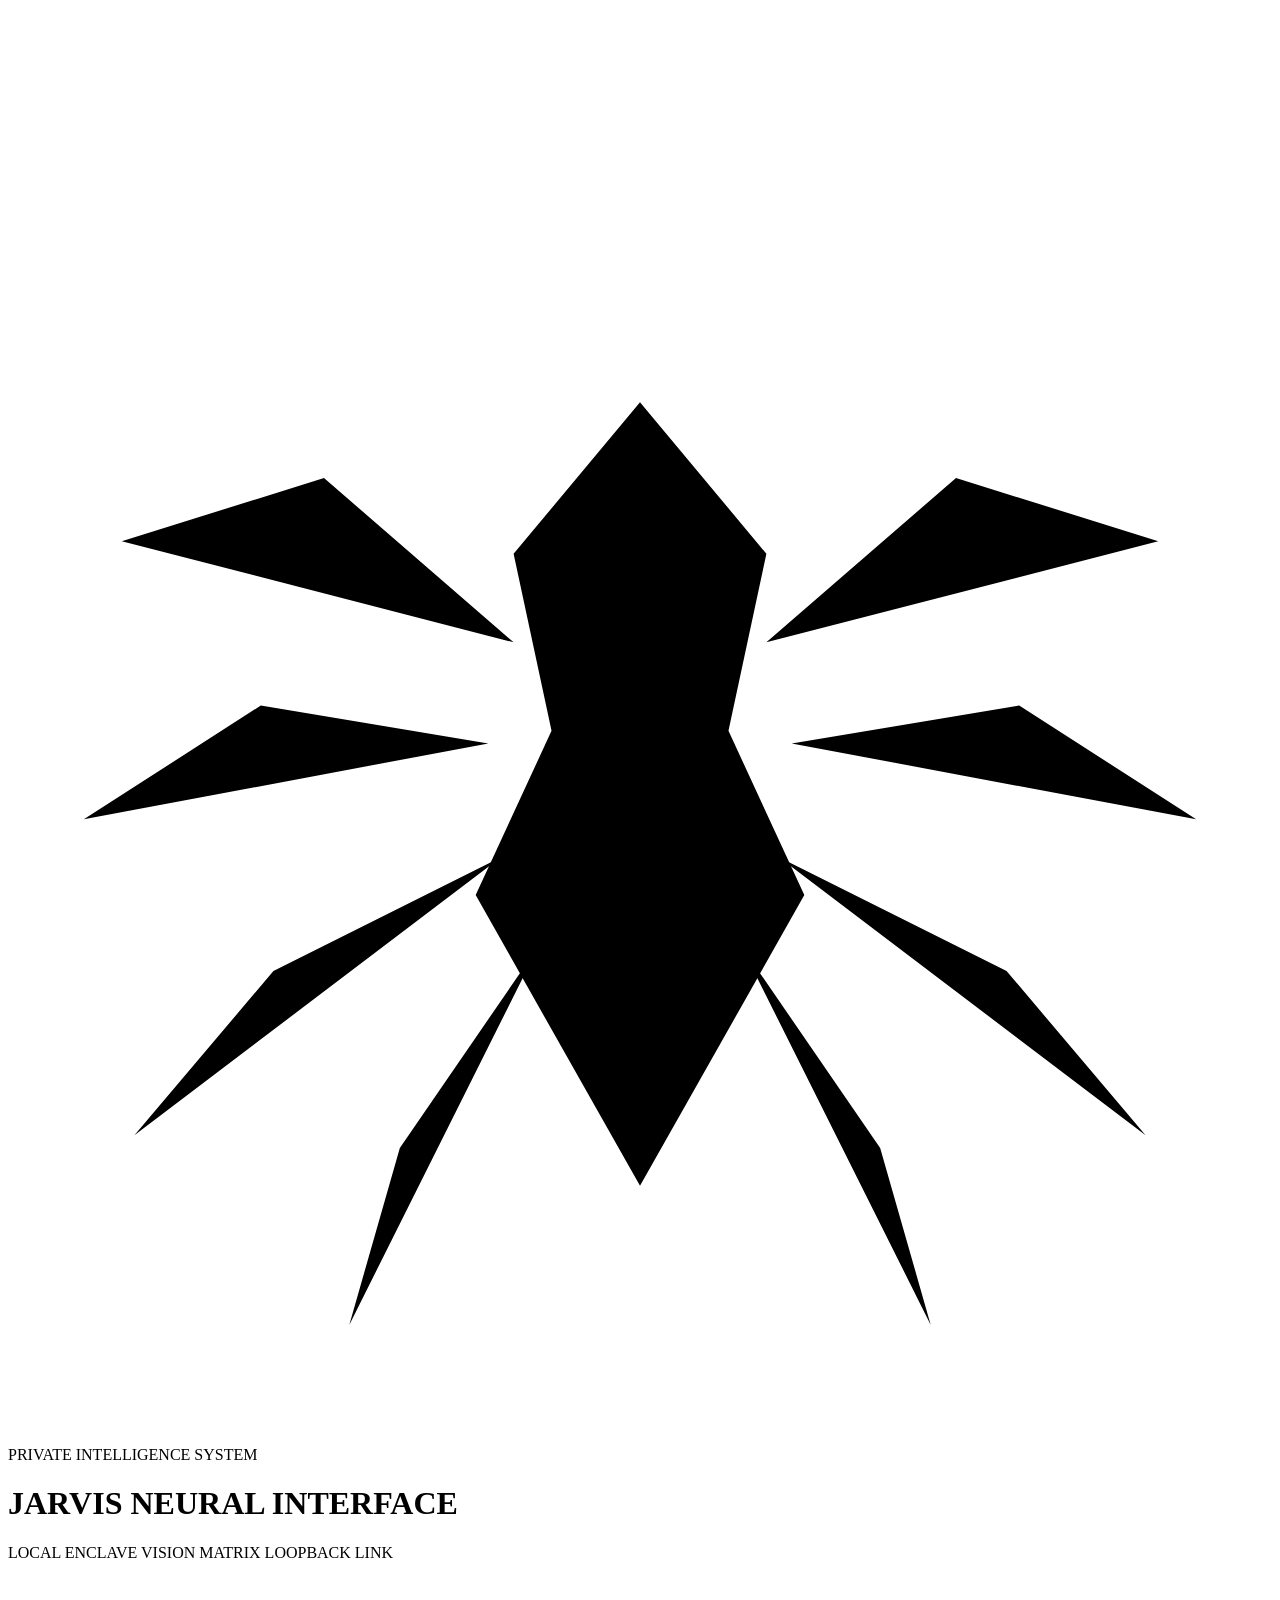
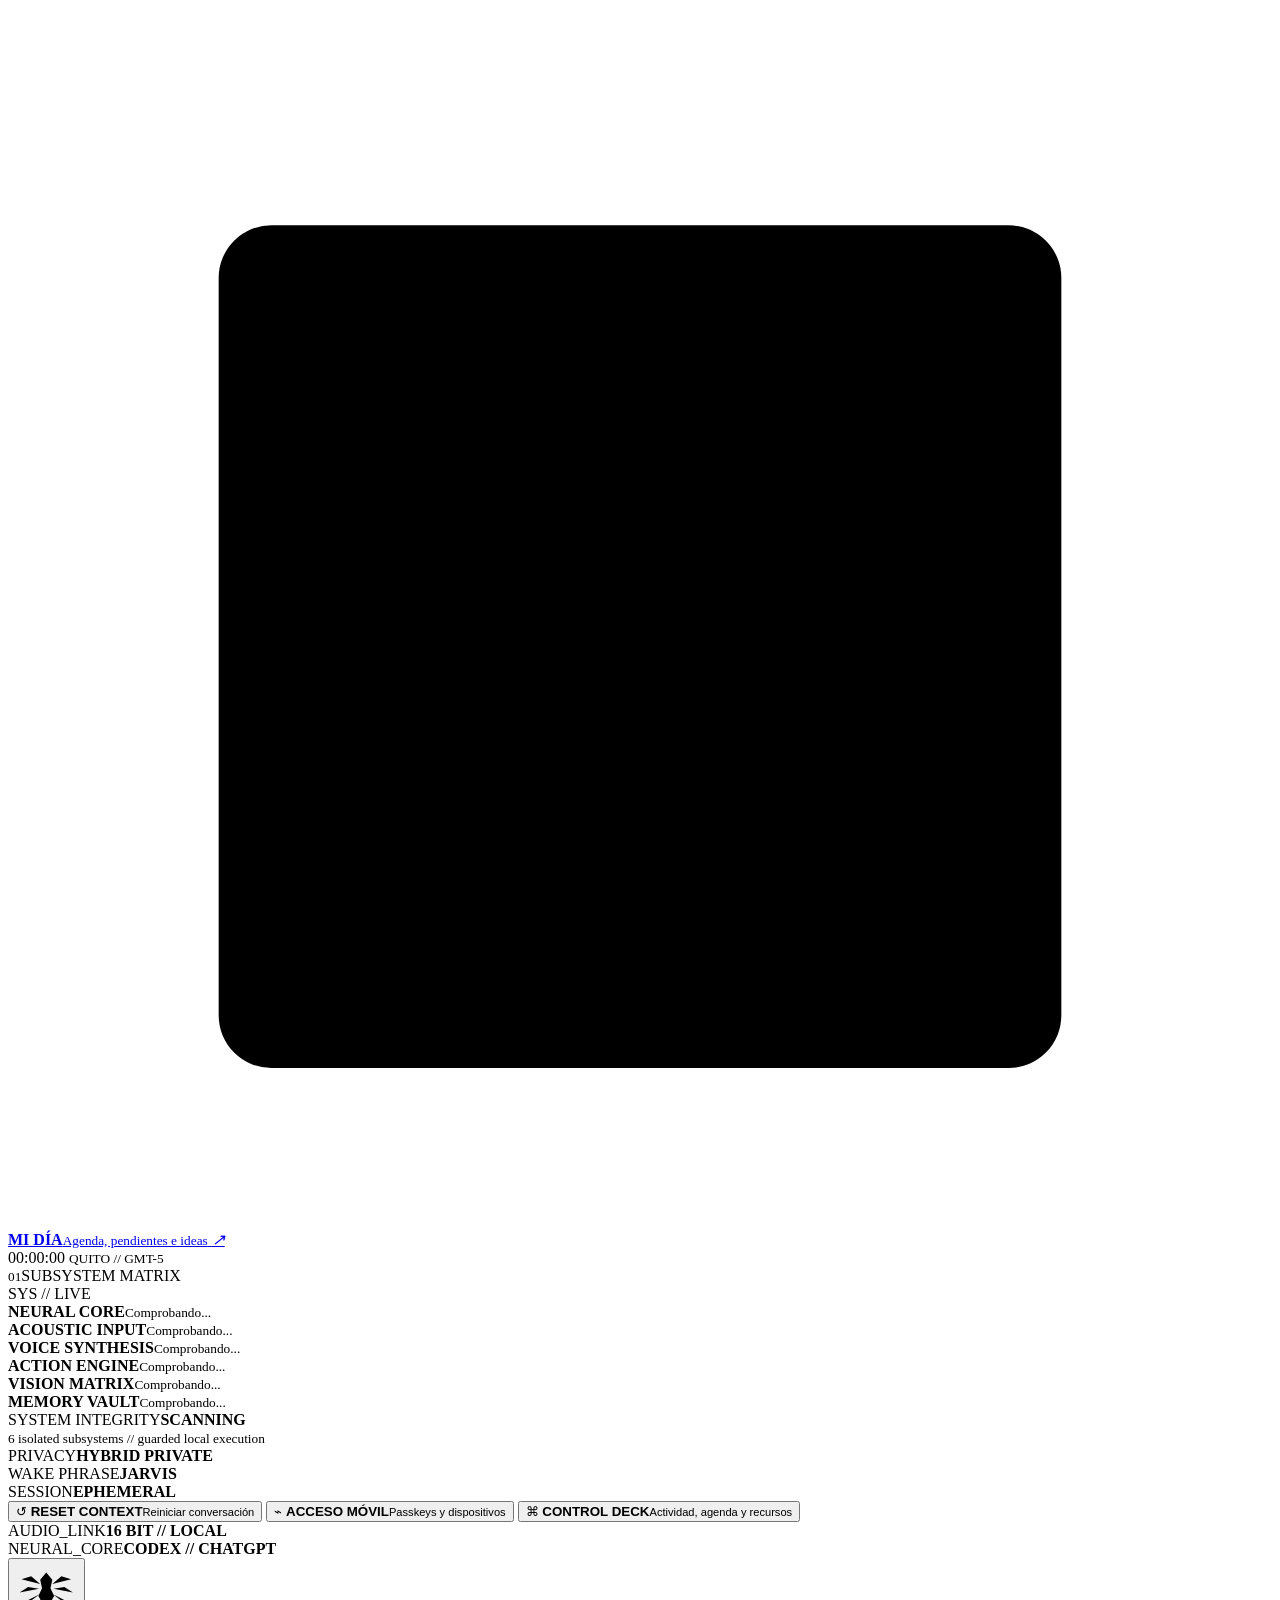
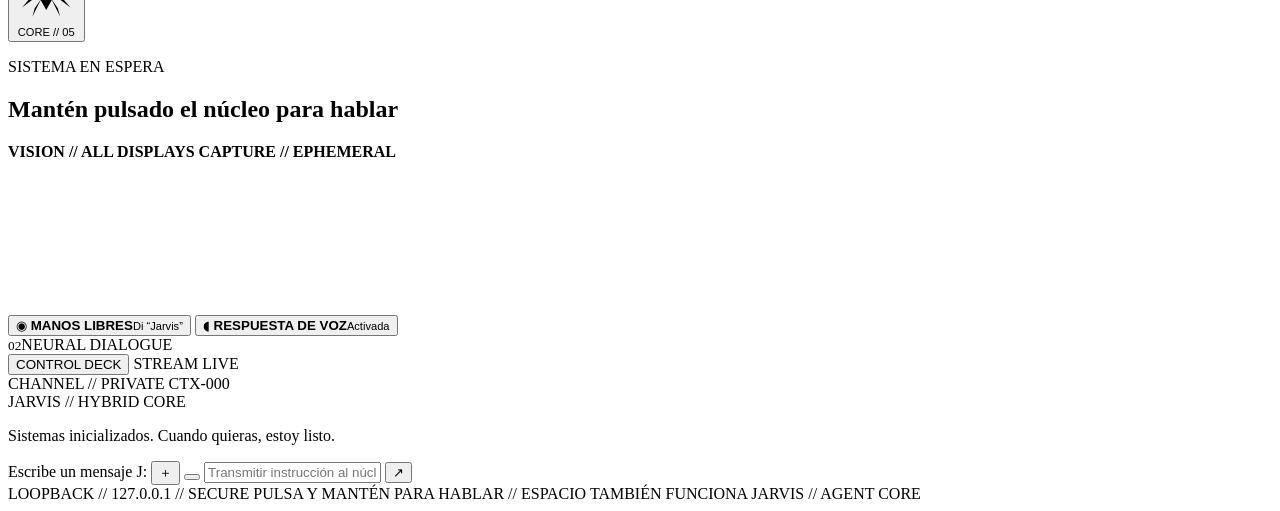
==== commit 863054de: "Upgrade Jarvis with Codex reasoning and personal automation Migrate reasoning, planning, mail analys" ====
--- a/src/jarvis/web/index.html
+++ b/src/jarvis/web/index.html
@@ -6,11 +6,11 @@
     <meta name="theme-color" content="#100309" />
     <meta
       name="description"
-      content="Interfaz privada del núcleo de inteligencia local Jarvis"
+      content="Interfaz privada de Jarvis con razonamiento Codex y ejecución local"
     />
-    <link rel="manifest" href="/manifest.webmanifest?v=agent-v8" />
-    <link rel="icon" href="/static/icon.svg?v=agent-v8" type="image/svg+xml" />
-    <link rel="stylesheet" href="/static/styles.css?v=agent-v8" />
+    <link rel="manifest" href="/manifest.webmanifest?v=agent-v9" />
+    <link rel="icon" href="/static/icon.svg?v=agent-v9" type="image/svg+xml" />
+    <link rel="stylesheet" href="/static/styles.css?v=agent-v10" />
     <title>JARVIS // Neural Interface</title>
   </head>
   <body data-state="standby">
@@ -44,9 +44,16 @@
         <span id="remoteLinkChip"><i></i> LOOPBACK LINK</span>
       </div>
 
-      <div class="system-clock" aria-label="Hora local">
+      <div class="topbar-tools">
+        <a class="organizer-launch" href="/organizer" aria-label="Mi día: agenda, pendientes e ideas">
+          <svg viewBox="0 0 24 24" aria-hidden="true"><rect x="4" y="5" width="16" height="16" rx="1"/><path d="M8 3v5M16 3v5M4 11h16M8 15h3M8 18h6"/></svg>
+          <span><strong>MI DÍA</strong><small>Agenda, pendientes e ideas</small></span>
+          <i aria-hidden="true">↗</i>
+        </a>
+        <div class="system-clock" aria-label="Hora local">
         <span id="clock">00:00:00</span>
         <small id="systemDate">QUITO // GMT-5</small>
+        </div>
       </div>
     </header>
 
@@ -95,11 +102,11 @@
         <div class="integrity-block">
           <div><span>SYSTEM INTEGRITY</span><strong id="coreLoad">SCANNING</strong></div>
           <div class="integrity-track"><i></i></div>
-          <small>6 isolated subsystems // local execution</small>
+          <small>6 isolated subsystems // guarded local execution</small>
         </div>
 
         <div class="telemetry">
-          <div><span>PRIVACY</span><strong>LOCAL ONLY</strong></div>
+          <div><span>PRIVACY</span><strong>HYBRID PRIVATE</strong></div>
           <div><span>WAKE PHRASE</span><strong id="wakeWordLabel">JARVIS</strong></div>
           <div><span>SESSION</span><strong id="sessionLabel">EPHEMERAL</strong></div>
         </div>
@@ -123,7 +130,7 @@
           <span>AUDIO_LINK</span><strong>16 BIT // LOCAL</strong>
         </div>
         <div class="stage-telemetry stage-telemetry-right" aria-hidden="true">
-          <span>NEURAL_CORE</span><strong>QWEN // SECURE</strong>
+          <span>NEURAL_CORE</span><strong>CODEX // CHATGPT</strong>
         </div>
 
         <div class="core-coordinate core-coordinate-x" aria-hidden="true"></div>
@@ -204,7 +211,7 @@
 
         <div class="transcript" id="transcript" aria-live="polite">
           <article class="message jarvis-message">
-            <span>JARVIS // LOCAL CORE</span>
+            <span>JARVIS // HYBRID CORE</span>
             <p>Sistemas inicializados. Cuando quieras, estoy listo.</p>
           </article>
         </div>
@@ -337,6 +344,8 @@
         </div>
 
         <nav class="deck-tabs" role="tablist" aria-label="Módulos de Control Deck">
+          <button class="deck-tab" id="deckTabAssistant" type="button" role="tab"
+            aria-selected="false" aria-controls="deckAssistant" data-deck-tab="assistant">ASISTENTE</button>
           <button
             class="deck-tab active"
             id="deckTabActivity"
@@ -384,6 +393,11 @@
         </nav>
 
         <div class="control-deck-body">
+          <section class="deck-panel" id="deckAssistant" role="tabpanel"
+            aria-labelledby="deckTabAssistant" data-deck-panel="assistant" hidden>
+            <div id="assistantContent"></div>
+            <div id="assistantMemory"></div>
+          </section>
           <section
             class="deck-panel"
             id="deckActivity"
@@ -583,6 +597,7 @@
     </section>
 
     <div class="toast" id="toast" role="status"></div>
-    <script src="/static/app.js?v=agent-v8" defer></script>
+    <script src="/static/app.js?v=agent-v11" defer></script>
+    <script src="/static/assistant.js?v=assistant-v4" defer></script>
   </body>
 </html>
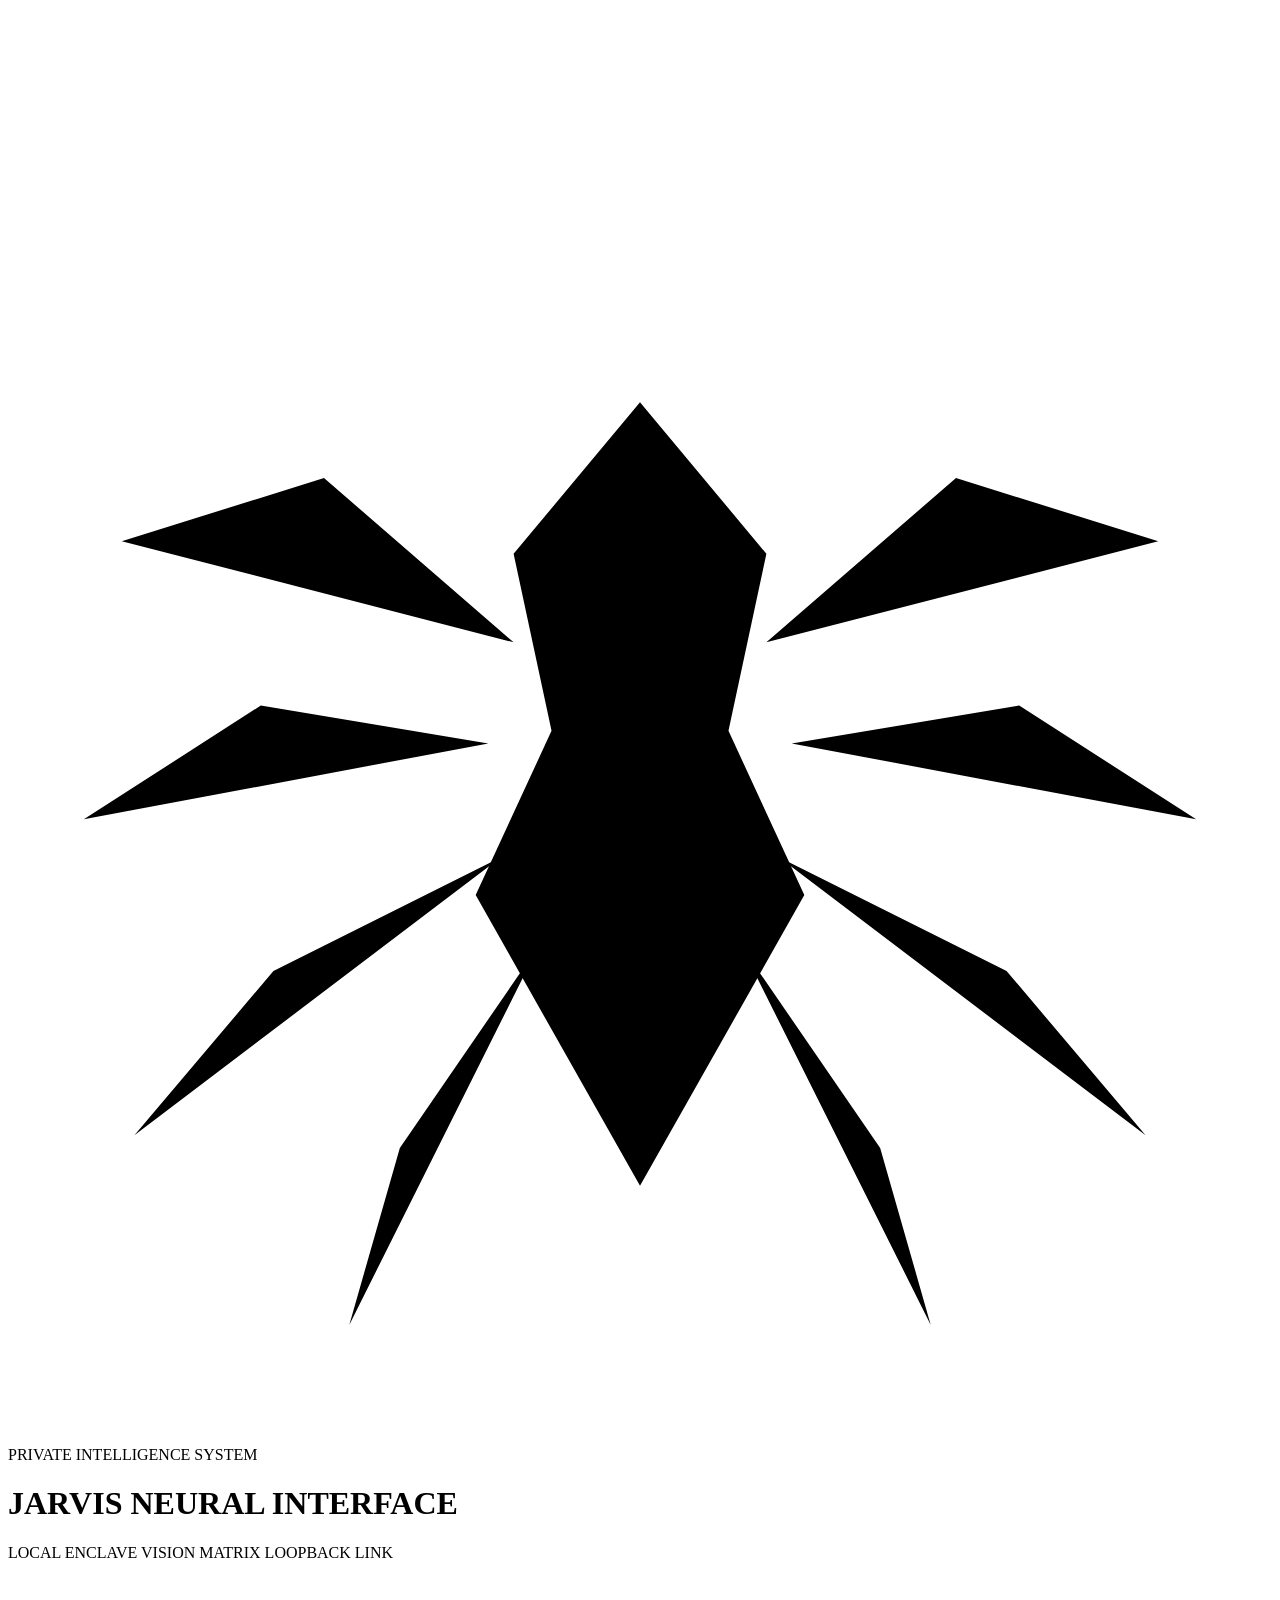
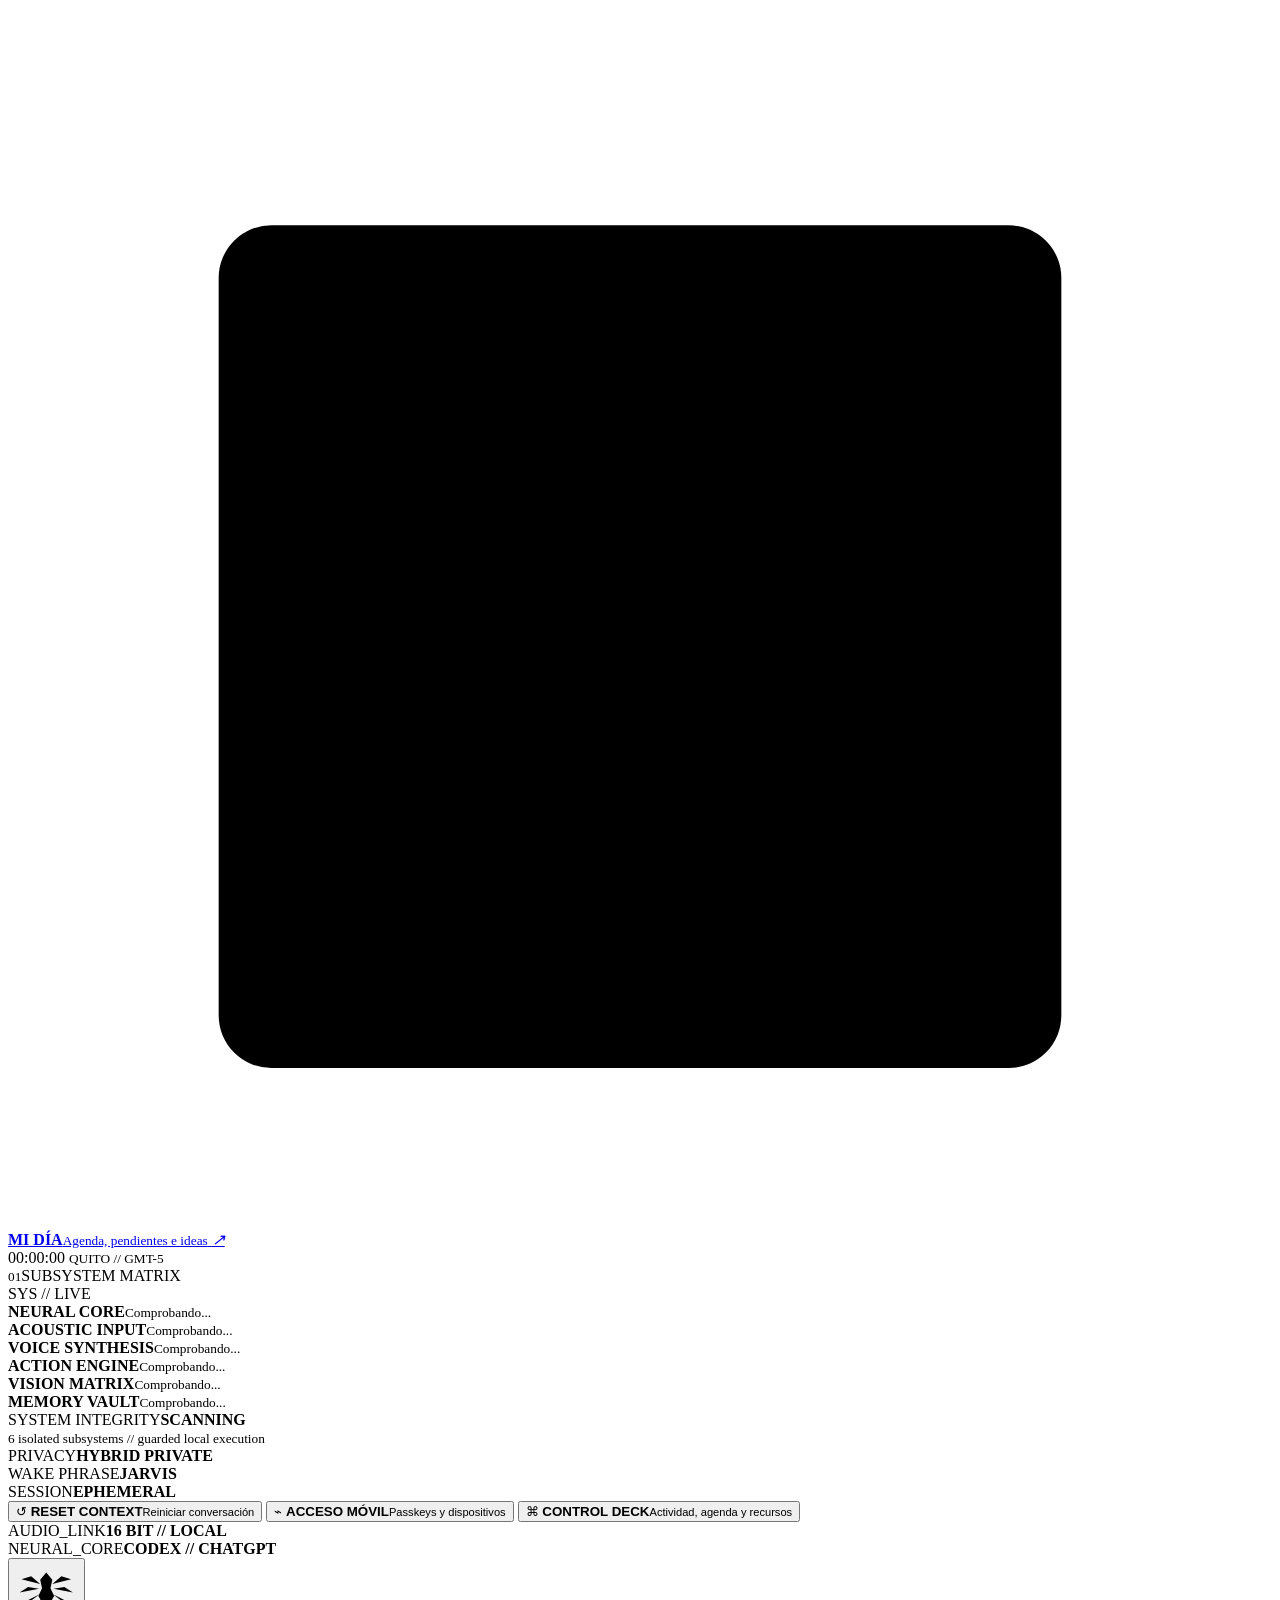
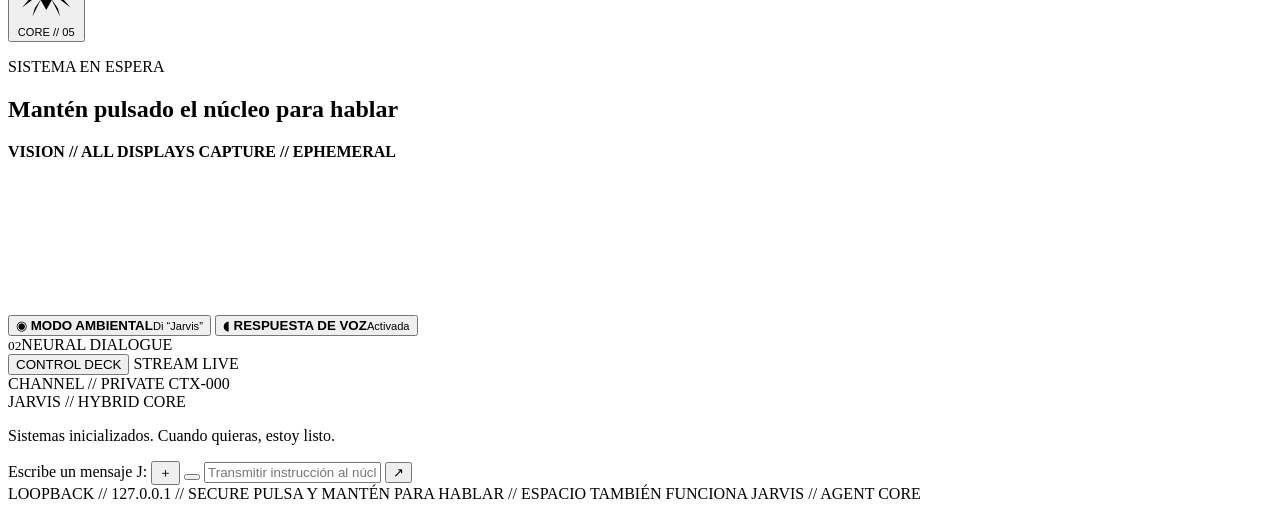
==== commit ba9a1ed9: "Expand Jarvis desktop, mobile, finance, and reliability" ====
--- a/src/jarvis/web/index.html
+++ b/src/jarvis/web/index.html
@@ -8,9 +8,10 @@
       name="description"
       content="Interfaz privada de Jarvis con razonamiento Codex y ejecución local"
     />
+    <script src="/static/mobile-shell.js?v=1"></script>
     <link rel="manifest" href="/manifest.webmanifest?v=agent-v9" />
     <link rel="icon" href="/static/icon.svg?v=agent-v9" type="image/svg+xml" />
-    <link rel="stylesheet" href="/static/styles.css?v=agent-v10" />
+    <link rel="stylesheet" href="/static/styles.css?v=agent-v15" />
     <title>JARVIS // Neural Interface</title>
   </head>
   <body data-state="standby">
@@ -180,7 +181,7 @@
         <div class="voice-controls">
           <button class="control-button" id="handsFreeButton" type="button" aria-pressed="false">
             <span class="control-icon">◉</span>
-            <span><strong>MANOS LIBRES</strong><small>Di “Jarvis”</small></span>
+            <span><strong>MODO AMBIENTAL</strong><small>Di “Jarvis”</small></span>
             <i></i>
           </button>
           <button class="control-button" id="muteButton" type="button" aria-pressed="false">
@@ -583,7 +584,7 @@
           </label>
           <button class="primary-remote-button" type="submit">CREAR PASSKEY Y EMPAREJAR</button>
           <button class="text-remote-button" id="showAuthenticationPanelButton" type="button" hidden>
-            Volver a usar mi passkey
+            Usar mi passkey existente
           </button>
         </form>
 
@@ -597,7 +598,7 @@
     </section>
 
     <div class="toast" id="toast" role="status"></div>
-    <script src="/static/app.js?v=agent-v11" defer></script>
-    <script src="/static/assistant.js?v=assistant-v4" defer></script>
+    <script src="/static/app.js?v=agent-v19" defer></script>
+    <script src="/static/assistant.js?v=assistant-v8" defer></script>
   </body>
 </html>
